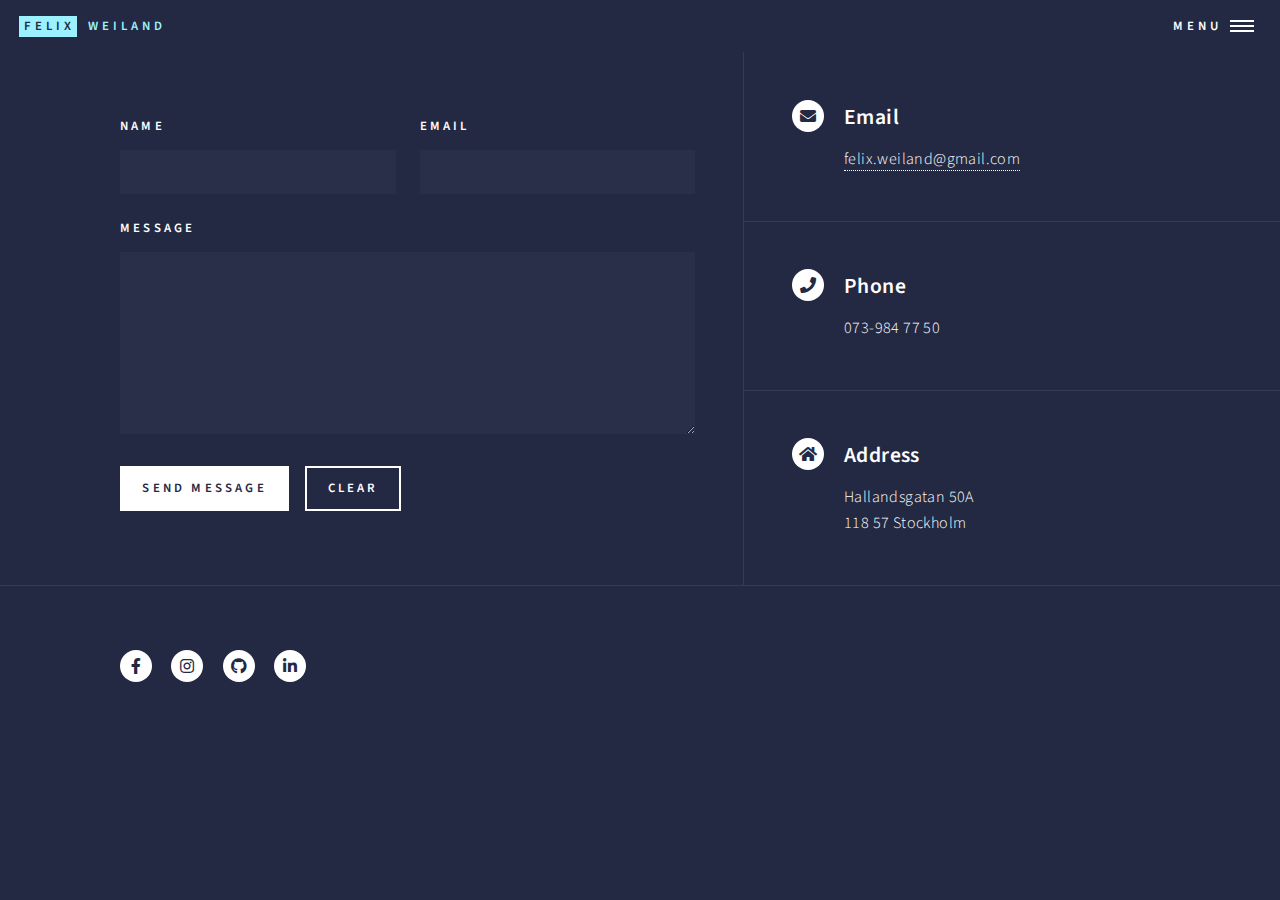
==== docs/contact.html @ a9283d88 "Add files via upload" ====
<!DOCTYPE HTML>
<html>
	<head>
		<title>Felix Weiland - Data Analyst</title>
		<meta charset="utf-8" />
		<meta name="viewport" content="width=device-width, initial-scale=1, user-scalable=no" />
		<link rel="stylesheet" href="assets/css/main.css" />
		<noscript><link rel="stylesheet" href="assets/css/noscript.css" /></noscript>
	</head>
	<body class="is-preload">

		<!-- Wrapper -->
			<div id="wrapper">

				<!-- Header -->
					<header id="header" class="alt">
						<a href="index.html" class="logo"><strong>Felix</strong> <span>Weiland</span></a>
						<nav>
							<a href="#menu">Menu</a>
						</nav>
					</header>

				<!-- Menu -->
					<nav id="menu">
						<ul class="links">
							<li><a href="index.html">Home</a></li>
							<li><a href="project-overview.html">Projects</a></li>
							<li><a href="contact.html">Contact me</a></li>
						</ul>
						<ul class="icons">
							<li><a href="https://www.facebook.com/felix.weiland/" class="icon brands alt fa-facebook-f"><span class="label">Facebook</span></a></li>
							<li><a href="https://www.instagram.com/felix.weiland/" class="icon brands alt fa-instagram"><span class="label">Instagram</span></a></li>
							<li><a href="https://github.com/felixweiland" class="icon brands alt fa-github"><span class="label">GitHub</span></a></li>
							<li><a href="https://www.linkedin.com/in/felix-weiland/" class="icon brands alt fa-linkedin-in"><span class="label">LinkedIn</span></a></li>
						</ul>
						</ul>
					</nav>

				<!-- Contact -->
					<section id="contact">
						<div class="inner">
							<section>
								<form method="post" action="#">
									<div class="fields">
										<div class="field half">
											<label for="name">Name</label>
											<input type="text" name="name" id="name" />
										</div>
										<div class="field half">
											<label for="email">Email</label>
											<input type="text" name="email" id="email" />
										</div>
										<div class="field">
											<label for="message">Message</label>
											<textarea name="message" id="message" rows="6"></textarea>
										</div>
									</div>
									<ul class="actions">
										<li><input type="submit" value="Send Message" class="primary" /></li>
										<li><input type="reset" value="Clear" /></li>
									</ul>
								</form>
							</section>
							<section class="split">
								<section>
									<div class="contact-method">
										<span class="icon solid alt fa-envelope"></span>
										<h3>Email</h3>
										<a href="mailto: felix.weiland@gmail.com">felix.weiland@gmail.com</a>
									</div>
								</section>
								<section>
									<div class="contact-method">
										<span class="icon solid alt fa-phone"></span>
										<h3>Phone</h3>
										<span>073-984 77 50</span>
									</div>
								</section>
								<section>
									<div class="contact-method">
										<span class="icon solid alt fa-home"></span>
										<h3>Address</h3>
										<span>Hallandsgatan 50A<br />
										118 57 Stockholm</span>
									</div>
								</section>
							</section>
						</div>
					</section>

				<!-- Footer -->
					<footer id="footer">
						<div class="inner">
							<ul class="icons">
								<li><a href="https://www.facebook.com/felix.weiland/" class="icon brands alt fa-facebook-f"><span class="label">Facebook</span></a></li>
								<li><a href="https://www.instagram.com/felix.weiland/" class="icon brands alt fa-instagram"><span class="label">Instagram</span></a></li>
								<li><a href="https://github.com/felixweiland" class="icon brands alt fa-github"><span class="label">GitHub</span></a></li>
								<li><a href="https://www.linkedin.com/in/felix-weiland/" class="icon brands alt fa-linkedin-in"><span class="label">LinkedIn</span></a></li>
							</ul>
						</div>
					</footer>

			</div>

		<!-- Scripts -->
			<script src="assets/js/jquery.min.js"></script>
			<script src="assets/js/jquery.scrolly.min.js"></script>
			<script src="assets/js/jquery.scrollex.min.js"></script>
			<script src="assets/js/browser.min.js"></script>
			<script src="assets/js/breakpoints.min.js"></script>
			<script src="assets/js/util.js"></script>
			<script src="assets/js/main.js"></script>

	</body>
</html>
---- docs/assets/css/main.css ----
@import url(fontawesome-all.min.css);
@import url("https://fonts.googleapis.com/css?family=Source+Sans+Pro:300,300italic,600,600italic");

/*
	Forty by HTML5 UP
	html5up.net | @ajlkn
	Free for personal and commercial use under the CCA 3.0 license (html5up.net/license)
*/

html, body, div, span, applet, object,
iframe, h1, h2, h3, h4, h5, h6, p, blockquote,
pre, a, abbr, acronym, address, big, cite,
code, del, dfn, em, img, ins, kbd, q, s, samp,
small, strike, strong, sub, sup, tt, var, b,
u, i, center, dl, dt, dd, ol, ul, li, fieldset,
form, label, legend, table, caption, tbody,
tfoot, thead, tr, th, td, article, aside,
canvas, details, embed, figure, figcaption,
footer, header, hgroup, menu, nav, output, ruby,
section, summary, time, mark, audio, video {
	margin: 0;
	padding: 0;
	border: 0;
	font-size: 100%;
	font: inherit;
	vertical-align: baseline;}

article, aside, details, figcaption, figure,
footer, header, hgroup, menu, nav, section {
	display: block;}

body {
	line-height: 1;
}

ol, ul {
	list-style: none;
}

blockquote, q {
	quotes: none;
}

	blockquote:before, blockquote:after, q:before, q:after {
		content: '';
		content: none;
	}

table {
	border-collapse: collapse;
	border-spacing: 0;
}

body {
	-webkit-text-size-adjust: none;
}

mark {
	background-color: transparent;
	color: inherit;
}

input::-moz-focus-inner {
	border: 0;
	padding: 0;
}

input, select, textarea {
	-moz-appearance: none;
	-webkit-appearance: none;
	-ms-appearance: none;
	appearance: none;
}

/* Basic */

	@-ms-viewport {
		width: device-width;
	}

	body {
		-ms-overflow-style: scrollbar;
	}

	@media screen and (max-width: 480px) {

		html, body {
			min-width: 320px;
		}

	}

	html {
		box-sizing: border-box;
	}

	*, *:before, *:after {
		box-sizing: inherit;
	}

	body {
		background: #242943;
	}

		body.is-preload *, body.is-preload *:before, body.is-preload *:after {
			-moz-animation: none !important;
			-webkit-animation: none !important;
			-ms-animation: none !important;
			animation: none !important;
			-moz-transition: none !important;
			-webkit-transition: none !important;
			-ms-transition: none !important;
			transition: none !important;
		}

/* Type */

	body, input, select, textarea {
		color: #ffffff;
		font-family: "Source Sans Pro", Helvetica, sans-serif;
		font-size: 17pt;
		font-weight: 300;
		letter-spacing: 0.025em;
		line-height: 1.65;
	}

		@media screen and (max-width: 1680px) {

			body, input, select, textarea {
				font-size: 14pt;
			}

		}

		@media screen and (max-width: 1280px) {

			body, input, select, textarea {
				font-size: 12pt;
			}

		}

		@media screen and (max-width: 360px) {

			body, input, select, textarea {
				font-size: 11pt;
			}

		}

	a {
		-moz-transition: color 0.2s ease-in-out, border-bottom-color 0.2s ease-in-out;
		-webkit-transition: color 0.2s ease-in-out, border-bottom-color 0.2s ease-in-out;
		-ms-transition: color 0.2s ease-in-out, border-bottom-color 0.2s ease-in-out;
		transition: color 0.2s ease-in-out, border-bottom-color 0.2s ease-in-out;
		border-bottom: dotted 1px;
		color: inherit;
		text-decoration: none;
	}

		a:hover {
			border-bottom-color: transparent;
			color: #9bf1ff !important;
		}

		a:active {
			color: #53e3fb !important;
		}

	strong, b {
		color: #ffffff;
		font-weight: 600;
	}

	em, i {
		font-style: italic;
	}

	p {
		margin: 0 0 2em 0;
	}

	h1, h2, h3, h4, h5, h6 {
		color: #ffffff;
		font-weight: 600;
		line-height: 1.65;
		margin: 0 0 1em 0;
	}

		h1 a, h2 a, h3 a, h4 a, h5 a, h6 a {
			color: inherit;
			border-bottom: 0;
		}

	h1 {
		font-size: 2.5em;
	}

	h2 {
		font-size: 1.75em;
	}

	h3 {
		font-size: 1.35em;
	}

	h4 {
		font-size: 1.1em;
	}

	h5 {
		font-size: 0.9em;
	}

	h6 {
		font-size: 0.7em;
	}

	@media screen and (max-width: 736px) {

		h1 {
			font-size: 2em;
		}

		h2 {
			font-size: 1.5em;
		}

		h3 {
			font-size: 1.25em;
		}

	}

	sub {
		font-size: 0.8em;
		position: relative;
		top: 0.5em;
	}

	sup {
		font-size: 0.8em;
		position: relative;
		top: -0.5em;
	}

	blockquote {
		border-left: solid 4px rgba(212, 212, 255, 0.1);
		font-style: italic;
		margin: 0 0 2em 0;
		padding: 0.5em 0 0.5em 2em;
	}

	code {
		background: rgba(212, 212, 255, 0.035);
		font-family: "Courier New", monospace;
		font-size: 0.9em;
		margin: 0 0.25em;
		padding: 0.25em 0.65em;
	}

	pre {
		-webkit-overflow-scrolling: touch;
		font-family: "Courier New", monospace;
		font-size: 0.9em;
		margin: 0 0 2em 0;
	}

		pre code {
			display: block;
			line-height: 1.75;
			padding: 1em 1.5em;
			overflow-x: auto;
		}

	hr {
		border: 0;
		border-bottom: solid 1px rgba(212, 212, 255, 0.1);
		margin: 2em 0;
	}

		hr.major {
			margin: 3em 0;
		}

	.align-left {
		text-align: left;
	}

	.align-center {
		text-align: center;
	}

	.align-right {
		text-align: right;
	}

/* Row */

	.row {
		display: flex;
		flex-wrap: wrap;
		box-sizing: border-box;
		align-items: stretch;
	}

		.row > * {
			box-sizing: border-box;
		}

		.row.gtr-uniform > * > :last-child {
			margin-bottom: 0;
		}

		.row.aln-left {
			justify-content: flex-start;
		}

		.row.aln-center {
			justify-content: center;
		}

		.row.aln-right {
			justify-content: flex-end;
		}

		.row.aln-top {
			align-items: flex-start;
		}

		.row.aln-middle {
			align-items: center;
		}

		.row.aln-bottom {
			align-items: flex-end;
		}

		.row > .imp {
			order: -1;
		}

		.row > .col-1 {
			width: 8.33333%;
		}

		.row > .off-1 {
			margin-left: 8.33333%;
		}

		.row > .col-2 {
			width: 16.66667%;
		}

		.row > .off-2 {
			margin-left: 16.66667%;
		}

		.row > .col-3 {
			width: 25%;
		}

		.row > .off-3 {
			margin-left: 25%;
		}

		.row > .col-4 {
			width: 33.33333%;
		}

		.row > .off-4 {
			margin-left: 33.33333%;
		}

		.row > .col-5 {
			width: 41.66667%;
		}

		.row > .off-5 {
			margin-left: 41.66667%;
		}

		.row > .col-6 {
			width: 50%;
		}

		.row > .off-6 {
			margin-left: 50%;
		}

		.row > .col-7 {
			width: 58.33333%;
		}

		.row > .off-7 {
			margin-left: 58.33333%;
		}

		.row > .col-8 {
			width: 66.66667%;
		}

		.row > .off-8 {
			margin-left: 66.66667%;
		}

		.row > .col-9 {
			width: 75%;
		}

		.row > .off-9 {
			margin-left: 75%;
		}

		.row > .col-10 {
			width: 83.33333%;
		}

		.row > .off-10 {
			margin-left: 83.33333%;
		}

		.row > .col-11 {
			width: 91.66667%;
		}

		.row > .off-11 {
			margin-left: 91.66667%;
		}

		.row > .col-12 {
			width: 100%;
		}

		.row > .off-12 {
			margin-left: 100%;
		}

		.row.gtr-0 {
			margin-top: 0;
			margin-left: 0em;
		}

			.row.gtr-0 > * {
				padding: 0 0 0 0em;
			}

			.row.gtr-0.gtr-uniform {
				margin-top: 0em;
			}

				.row.gtr-0.gtr-uniform > * {
					padding-top: 0em;
				}

		.row.gtr-25 {
			margin-top: 0;
			margin-left: -0.5em;
		}

			.row.gtr-25 > * {
				padding: 0 0 0 0.5em;
			}

			.row.gtr-25.gtr-uniform {
				margin-top: -0.5em;
			}

				.row.gtr-25.gtr-uniform > * {
					padding-top: 0.5em;
				}

		.row.gtr-50 {
			margin-top: 0;
			margin-left: -1em;
		}

			.row.gtr-50 > * {
				padding: 0 0 0 1em;
			}

			.row.gtr-50.gtr-uniform {
				margin-top: -1em;
			}

				.row.gtr-50.gtr-uniform > * {
					padding-top: 1em;
				}

		.row {
			margin-top: 0;
			margin-left: -2em;
		}

			.row > * {
				padding: 0 0 0 2em;
			}

			.row.gtr-uniform {
				margin-top: -2em;
			}

				.row.gtr-uniform > * {
					padding-top: 2em;
				}

		.row.gtr-150 {
			margin-top: 0;
			margin-left: -3em;
		}

			.row.gtr-150 > * {
				padding: 0 0 0 3em;
			}

			.row.gtr-150.gtr-uniform {
				margin-top: -3em;
			}

				.row.gtr-150.gtr-uniform > * {
					padding-top: 3em;
				}

		.row.gtr-200 {
			margin-top: 0;
			margin-left: -4em;
		}

			.row.gtr-200 > * {
				padding: 0 0 0 4em;
			}

			.row.gtr-200.gtr-uniform {
				margin-top: -4em;
			}

				.row.gtr-200.gtr-uniform > * {
					padding-top: 4em;
				}

		@media screen and (max-width: 1680px) {

			.row {
				display: flex;
				flex-wrap: wrap;
				box-sizing: border-box;
				align-items: stretch;
			}

				.row > * {
					box-sizing: border-box;
				}

				.row.gtr-uniform > * > :last-child {
					margin-bottom: 0;
				}

				.row.aln-left {
					justify-content: flex-start;
				}

				.row.aln-center {
					justify-content: center;
				}

				.row.aln-right {
					justify-content: flex-end;
				}

				.row.aln-top {
					align-items: flex-start;
				}

				.row.aln-middle {
					align-items: center;
				}

				.row.aln-bottom {
					align-items: flex-end;
				}

				.row > .imp-xlarge {
					order: -1;
				}

				.row > .col-1-xlarge {
					width: 8.33333%;
				}

				.row > .off-1-xlarge {
					margin-left: 8.33333%;
				}

				.row > .col-2-xlarge {
					width: 16.66667%;
				}

				.row > .off-2-xlarge {
					margin-left: 16.66667%;
				}

				.row > .col-3-xlarge {
					width: 25%;
				}

				.row > .off-3-xlarge {
					margin-left: 25%;
				}

				.row > .col-4-xlarge {
					width: 33.33333%;
				}

				.row > .off-4-xlarge {
					margin-left: 33.33333%;
				}

				.row > .col-5-xlarge {
					width: 41.66667%;
				}

				.row > .off-5-xlarge {
					margin-left: 41.66667%;
				}

				.row > .col-6-xlarge {
					width: 50%;
				}

				.row > .off-6-xlarge {
					margin-left: 50%;
				}

				.row > .col-7-xlarge {
					width: 58.33333%;
				}

				.row > .off-7-xlarge {
					margin-left: 58.33333%;
				}

				.row > .col-8-xlarge {
					width: 66.66667%;
				}

				.row > .off-8-xlarge {
					margin-left: 66.66667%;
				}

				.row > .col-9-xlarge {
					width: 75%;
				}

				.row > .off-9-xlarge {
					margin-left: 75%;
				}

				.row > .col-10-xlarge {
					width: 83.33333%;
				}

				.row > .off-10-xlarge {
					margin-left: 83.33333%;
				}

				.row > .col-11-xlarge {
					width: 91.66667%;
				}

				.row > .off-11-xlarge {
					margin-left: 91.66667%;
				}

				.row > .col-12-xlarge {
					width: 100%;
				}

				.row > .off-12-xlarge {
					margin-left: 100%;
				}

				.row.gtr-0 {
					margin-top: 0;
					margin-left: 0em;
				}

					.row.gtr-0 > * {
						padding: 0 0 0 0em;
					}

					.row.gtr-0.gtr-uniform {
						margin-top: 0em;
					}

						.row.gtr-0.gtr-uniform > * {
							padding-top: 0em;
						}

				.row.gtr-25 {
					margin-top: 0;
					margin-left: -0.5em;
				}

					.row.gtr-25 > * {
						padding: 0 0 0 0.5em;
					}

					.row.gtr-25.gtr-uniform {
						margin-top: -0.5em;
					}

						.row.gtr-25.gtr-uniform > * {
							padding-top: 0.5em;
						}

				.row.gtr-50 {
					margin-top: 0;
					margin-left: -1em;
				}

					.row.gtr-50 > * {
						padding: 0 0 0 1em;
					}

					.row.gtr-50.gtr-uniform {
						margin-top: -1em;
					}

						.row.gtr-50.gtr-uniform > * {
							padding-top: 1em;
						}

				.row {
					margin-top: 0;
					margin-left: -2em;
				}

					.row > * {
						padding: 0 0 0 2em;
					}

					.row.gtr-uniform {
						margin-top: -2em;
					}

						.row.gtr-uniform > * {
							padding-top: 2em;
						}

				.row.gtr-150 {
					margin-top: 0;
					margin-left: -3em;
				}

					.row.gtr-150 > * {
						padding: 0 0 0 3em;
					}

					.row.gtr-150.gtr-uniform {
						margin-top: -3em;
					}

						.row.gtr-150.gtr-uniform > * {
							padding-top: 3em;
						}

				.row.gtr-200 {
					margin-top: 0;
					margin-left: -4em;
				}

					.row.gtr-200 > * {
						padding: 0 0 0 4em;
					}

					.row.gtr-200.gtr-uniform {
						margin-top: -4em;
					}

						.row.gtr-200.gtr-uniform > * {
							padding-top: 4em;
						}

		}

		@media screen and (max-width: 1280px) {

			.row {
				display: flex;
				flex-wrap: wrap;
				box-sizing: border-box;
				align-items: stretch;
			}

				.row > * {
					box-sizing: border-box;
				}

				.row.gtr-uniform > * > :last-child {
					margin-bottom: 0;
				}

				.row.aln-left {
					justify-content: flex-start;
				}

				.row.aln-center {
					justify-content: center;
				}

				.row.aln-right {
					justify-content: flex-end;
				}

				.row.aln-top {
					align-items: flex-start;
				}

				.row.aln-middle {
					align-items: center;
				}

				.row.aln-bottom {
					align-items: flex-end;
				}

				.row > .imp-large {
					order: -1;
				}

				.row > .col-1-large {
					width: 8.33333%;
				}

				.row > .off-1-large {
					margin-left: 8.33333%;
				}

				.row > .col-2-large {
					width: 16.66667%;
				}

				.row > .off-2-large {
					margin-left: 16.66667%;
				}

				.row > .col-3-large {
					width: 25%;
				}

				.row > .off-3-large {
					margin-left: 25%;
				}

				.row > .col-4-large {
					width: 33.33333%;
				}

				.row > .off-4-large {
					margin-left: 33.33333%;
				}

				.row > .col-5-large {
					width: 41.66667%;
				}

				.row > .off-5-large {
					margin-left: 41.66667%;
				}

				.row > .col-6-large {
					width: 50%;
				}

				.row > .off-6-large {
					margin-left: 50%;
				}

				.row > .col-7-large {
					width: 58.33333%;
				}

				.row > .off-7-large {
					margin-left: 58.33333%;
				}

				.row > .col-8-large {
					width: 66.66667%;
				}

				.row > .off-8-large {
					margin-left: 66.66667%;
				}

				.row > .col-9-large {
					width: 75%;
				}

				.row > .off-9-large {
					margin-left: 75%;
				}

				.row > .col-10-large {
					width: 83.33333%;
				}

				.row > .off-10-large {
					margin-left: 83.33333%;
				}

				.row > .col-11-large {
					width: 91.66667%;
				}

				.row > .off-11-large {
					margin-left: 91.66667%;
				}

				.row > .col-12-large {
					width: 100%;
				}

				.row > .off-12-large {
					margin-left: 100%;
				}

				.row.gtr-0 {
					margin-top: 0;
					margin-left: 0em;
				}

					.row.gtr-0 > * {
						padding: 0 0 0 0em;
					}

					.row.gtr-0.gtr-uniform {
						margin-top: 0em;
					}

						.row.gtr-0.gtr-uniform > * {
							padding-top: 0em;
						}

				.row.gtr-25 {
					margin-top: 0;
					margin-left: -0.375em;
				}

					.row.gtr-25 > * {
						padding: 0 0 0 0.375em;
					}

					.row.gtr-25.gtr-uniform {
						margin-top: -0.375em;
					}

						.row.gtr-25.gtr-uniform > * {
							padding-top: 0.375em;
						}

				.row.gtr-50 {
					margin-top: 0;
					margin-left: -0.75em;
				}

					.row.gtr-50 > * {
						padding: 0 0 0 0.75em;
					}

					.row.gtr-50.gtr-uniform {
						margin-top: -0.75em;
					}

						.row.gtr-50.gtr-uniform > * {
							padding-top: 0.75em;
						}

				.row {
					margin-top: 0;
					margin-left: -1.5em;
				}

					.row > * {
						padding: 0 0 0 1.5em;
					}

					.row.gtr-uniform {
						margin-top: -1.5em;
					}

						.row.gtr-uniform > * {
							padding-top: 1.5em;
						}

				.row.gtr-150 {
					margin-top: 0;
					margin-left: -2.25em;
				}

					.row.gtr-150 > * {
						padding: 0 0 0 2.25em;
					}

					.row.gtr-150.gtr-uniform {
						margin-top: -2.25em;
					}

						.row.gtr-150.gtr-uniform > * {
							padding-top: 2.25em;
						}

				.row.gtr-200 {
					margin-top: 0;
					margin-left: -3em;
				}

					.row.gtr-200 > * {
						padding: 0 0 0 3em;
					}

					.row.gtr-200.gtr-uniform {
						margin-top: -3em;
					}

						.row.gtr-200.gtr-uniform > * {
							padding-top: 3em;
						}

		}

		@media screen and (max-width: 980px) {

			.row {
				display: flex;
				flex-wrap: wrap;
				box-sizing: border-box;
				align-items: stretch;
			}

				.row > * {
					box-sizing: border-box;
				}

				.row.gtr-uniform > * > :last-child {
					margin-bottom: 0;
				}

				.row.aln-left {
					justify-content: flex-start;
				}

				.row.aln-center {
					justify-content: center;
				}

				.row.aln-right {
					justify-content: flex-end;
				}

				.row.aln-top {
					align-items: flex-start;
				}

				.row.aln-middle {
					align-items: center;
				}

				.row.aln-bottom {
					align-items: flex-end;
				}

				.row > .imp-medium {
					order: -1;
				}

				.row > .col-1-medium {
					width: 8.33333%;
				}

				.row > .off-1-medium {
					margin-left: 8.33333%;
				}

				.row > .col-2-medium {
					width: 16.66667%;
				}

				.row > .off-2-medium {
					margin-left: 16.66667%;
				}

				.row > .col-3-medium {
					width: 25%;
				}

				.row > .off-3-medium {
					margin-left: 25%;
				}

				.row > .col-4-medium {
					width: 33.33333%;
				}

				.row > .off-4-medium {
					margin-left: 33.33333%;
				}

				.row > .col-5-medium {
					width: 41.66667%;
				}

				.row > .off-5-medium {
					margin-left: 41.66667%;
				}

				.row > .col-6-medium {
					width: 50%;
				}

				.row > .off-6-medium {
					margin-left: 50%;
				}

				.row > .col-7-medium {
					width: 58.33333%;
				}

				.row > .off-7-medium {
					margin-left: 58.33333%;
				}

				.row > .col-8-medium {
					width: 66.66667%;
				}

				.row > .off-8-medium {
					margin-left: 66.66667%;
				}

				.row > .col-9-medium {
					width: 75%;
				}

				.row > .off-9-medium {
					margin-left: 75%;
				}

				.row > .col-10-medium {
					width: 83.33333%;
				}

				.row > .off-10-medium {
					margin-left: 83.33333%;
				}

				.row > .col-11-medium {
					width: 91.66667%;
				}

				.row > .off-11-medium {
					margin-left: 91.66667%;
				}

				.row > .col-12-medium {
					width: 100%;
				}

				.row > .off-12-medium {
					margin-left: 100%;
				}

				.row.gtr-0 {
					margin-top: 0;
					margin-left: 0em;
				}

					.row.gtr-0 > * {
						padding: 0 0 0 0em;
					}

					.row.gtr-0.gtr-uniform {
						margin-top: 0em;
					}

						.row.gtr-0.gtr-uniform > * {
							padding-top: 0em;
						}

				.row.gtr-25 {
					margin-top: 0;
					margin-left: -0.375em;
				}

					.row.gtr-25 > * {
						padding: 0 0 0 0.375em;
					}

					.row.gtr-25.gtr-uniform {
						margin-top: -0.375em;
					}

						.row.gtr-25.gtr-uniform > * {
							padding-top: 0.375em;
						}

				.row.gtr-50 {
					margin-top: 0;
					margin-left: -0.75em;
				}

					.row.gtr-50 > * {
						padding: 0 0 0 0.75em;
					}

					.row.gtr-50.gtr-uniform {
						margin-top: -0.75em;
					}

						.row.gtr-50.gtr-uniform > * {
							padding-top: 0.75em;
						}

				.row {
					margin-top: 0;
					margin-left: -1.5em;
				}

					.row > * {
						padding: 0 0 0 1.5em;
					}

					.row.gtr-uniform {
						margin-top: -1.5em;
					}

						.row.gtr-uniform > * {
							padding-top: 1.5em;
						}

				.row.gtr-150 {
					margin-top: 0;
					margin-left: -2.25em;
				}

					.row.gtr-150 > * {
						padding: 0 0 0 2.25em;
					}

					.row.gtr-150.gtr-uniform {
						margin-top: -2.25em;
					}

						.row.gtr-150.gtr-uniform > * {
							padding-top: 2.25em;
						}

				.row.gtr-200 {
					margin-top: 0;
					margin-left: -3em;
				}

					.row.gtr-200 > * {
						padding: 0 0 0 3em;
					}

					.row.gtr-200.gtr-uniform {
						margin-top: -3em;
					}

						.row.gtr-200.gtr-uniform > * {
							padding-top: 3em;
						}

		}

		@media screen and (max-width: 736px) {

			.row {
				display: flex;
				flex-wrap: wrap;
				box-sizing: border-box;
				align-items: stretch;
			}

				.row > * {
					box-sizing: border-box;
				}

				.row.gtr-uniform > * > :last-child {
					margin-bottom: 0;
				}

				.row.aln-left {
					justify-content: flex-start;
				}

				.row.aln-center {
					justify-content: center;
				}

				.row.aln-right {
					justify-content: flex-end;
				}

				.row.aln-top {
					align-items: flex-start;
				}

				.row.aln-middle {
					align-items: center;
				}

				.row.aln-bottom {
					align-items: flex-end;
				}

				.row > .imp-small {
					order: -1;
				}

				.row > .col-1-small {
					width: 8.33333%;
				}

				.row > .off-1-small {
					margin-left: 8.33333%;
				}

				.row > .col-2-small {
					width: 16.66667%;
				}

				.row > .off-2-small {
					margin-left: 16.66667%;
				}

				.row > .col-3-small {
					width: 25%;
				}

				.row > .off-3-small {
					margin-left: 25%;
				}

				.row > .col-4-small {
					width: 33.33333%;
				}

				.row > .off-4-small {
					margin-left: 33.33333%;
				}

				.row > .col-5-small {
					width: 41.66667%;
				}

				.row > .off-5-small {
					margin-left: 41.66667%;
				}

				.row > .col-6-small {
					width: 50%;
				}

				.row > .off-6-small {
					margin-left: 50%;
				}

				.row > .col-7-small {
					width: 58.33333%;
				}

				.row > .off-7-small {
					margin-left: 58.33333%;
				}

				.row > .col-8-small {
					width: 66.66667%;
				}

				.row > .off-8-small {
					margin-left: 66.66667%;
				}

				.row > .col-9-small {
					width: 75%;
				}

				.row > .off-9-small {
					margin-left: 75%;
				}

				.row > .col-10-small {
					width: 83.33333%;
				}

				.row > .off-10-small {
					margin-left: 83.33333%;
				}

				.row > .col-11-small {
					width: 91.66667%;
				}

				.row > .off-11-small {
					margin-left: 91.66667%;
				}

				.row > .col-12-small {
					width: 100%;
				}

				.row > .off-12-small {
					margin-left: 100%;
				}

				.row.gtr-0 {
					margin-top: 0;
					margin-left: 0em;
				}

					.row.gtr-0 > * {
						padding: 0 0 0 0em;
					}

					.row.gtr-0.gtr-uniform {
						margin-top: 0em;
					}

						.row.gtr-0.gtr-uniform > * {
							padding-top: 0em;
						}

				.row.gtr-25 {
					margin-top: 0;
					margin-left: -0.3125em;
				}

					.row.gtr-25 > * {
						padding: 0 0 0 0.3125em;
					}

					.row.gtr-25.gtr-uniform {
						margin-top: -0.3125em;
					}

						.row.gtr-25.gtr-uniform > * {
							padding-top: 0.3125em;
						}

				.row.gtr-50 {
					margin-top: 0;
					margin-left: -0.625em;
				}

					.row.gtr-50 > * {
						padding: 0 0 0 0.625em;
					}

					.row.gtr-50.gtr-uniform {
						margin-top: -0.625em;
					}

						.row.gtr-50.gtr-uniform > * {
							padding-top: 0.625em;
						}

				.row {
					margin-top: 0;
					margin-left: -1.25em;
				}

					.row > * {
						padding: 0 0 0 1.25em;
					}

					.row.gtr-uniform {
						margin-top: -1.25em;
					}

						.row.gtr-uniform > * {
							padding-top: 1.25em;
						}

				.row.gtr-150 {
					margin-top: 0;
					margin-left: -1.875em;
				}

					.row.gtr-150 > * {
						padding: 0 0 0 1.875em;
					}

					.row.gtr-150.gtr-uniform {
						margin-top: -1.875em;
					}

						.row.gtr-150.gtr-uniform > * {
							padding-top: 1.875em;
						}

				.row.gtr-200 {
					margin-top: 0;
					margin-left: -2.5em;
				}

					.row.gtr-200 > * {
						padding: 0 0 0 2.5em;
					}

					.row.gtr-200.gtr-uniform {
						margin-top: -2.5em;
					}

						.row.gtr-200.gtr-uniform > * {
							padding-top: 2.5em;
						}

		}

		@media screen and (max-width: 480px) {

			.row {
				display: flex;
				flex-wrap: wrap;
				box-sizing: border-box;
				align-items: stretch;
			}

				.row > * {
					box-sizing: border-box;
				}

				.row.gtr-uniform > * > :last-child {
					margin-bottom: 0;
				}

				.row.aln-left {
					justify-content: flex-start;
				}

				.row.aln-center {
					justify-content: center;
				}

				.row.aln-right {
					justify-content: flex-end;
				}

				.row.aln-top {
					align-items: flex-start;
				}

				.row.aln-middle {
					align-items: center;
				}

				.row.aln-bottom {
					align-items: flex-end;
				}

				.row > .imp-xsmall {
					order: -1;
				}

				.row > .col-1-xsmall {
					width: 8.33333%;
				}

				.row > .off-1-xsmall {
					margin-left: 8.33333%;
				}

				.row > .col-2-xsmall {
					width: 16.66667%;
				}

				.row > .off-2-xsmall {
					margin-left: 16.66667%;
				}

				.row > .col-3-xsmall {
					width: 25%;
				}

				.row > .off-3-xsmall {
					margin-left: 25%;
				}

				.row > .col-4-xsmall {
					width: 33.33333%;
				}

				.row > .off-4-xsmall {
					margin-left: 33.33333%;
				}

				.row > .col-5-xsmall {
					width: 41.66667%;
				}

				.row > .off-5-xsmall {
					margin-left: 41.66667%;
				}

				.row > .col-6-xsmall {
					width: 50%;
				}

				.row > .off-6-xsmall {
					margin-left: 50%;
				}

				.row > .col-7-xsmall {
					width: 58.33333%;
				}

				.row > .off-7-xsmall {
					margin-left: 58.33333%;
				}

				.row > .col-8-xsmall {
					width: 66.66667%;
				}

				.row > .off-8-xsmall {
					margin-left: 66.66667%;
				}

				.row > .col-9-xsmall {
					width: 75%;
				}

				.row > .off-9-xsmall {
					margin-left: 75%;
				}

				.row > .col-10-xsmall {
					width: 83.33333%;
				}

				.row > .off-10-xsmall {
					margin-left: 83.33333%;
				}

				.row > .col-11-xsmall {
					width: 91.66667%;
				}

				.row > .off-11-xsmall {
					margin-left: 91.66667%;
				}

				.row > .col-12-xsmall {
					width: 100%;
				}

				.row > .off-12-xsmall {
					margin-left: 100%;
				}

				.row.gtr-0 {
					margin-top: 0;
					margin-left: 0em;
				}

					.row.gtr-0 > * {
						padding: 0 0 0 0em;
					}

					.row.gtr-0.gtr-uniform {
						margin-top: 0em;
					}

						.row.gtr-0.gtr-uniform > * {
							padding-top: 0em;
						}

				.row.gtr-25 {
					margin-top: 0;
					margin-left: -0.3125em;
				}

					.row.gtr-25 > * {
						padding: 0 0 0 0.3125em;
					}

					.row.gtr-25.gtr-uniform {
						margin-top: -0.3125em;
					}

						.row.gtr-25.gtr-uniform > * {
							padding-top: 0.3125em;
						}

				.row.gtr-50 {
					margin-top: 0;
					margin-left: -0.625em;
				}

					.row.gtr-50 > * {
						padding: 0 0 0 0.625em;
					}

					.row.gtr-50.gtr-uniform {
						margin-top: -0.625em;
					}

						.row.gtr-50.gtr-uniform > * {
							padding-top: 0.625em;
						}

				.row {
					margin-top: 0;
					margin-left: -1.25em;
				}

					.row > * {
						padding: 0 0 0 1.25em;
					}

					.row.gtr-uniform {
						margin-top: -1.25em;
					}

						.row.gtr-uniform > * {
							padding-top: 1.25em;
						}

				.row.gtr-150 {
					margin-top: 0;
					margin-left: -1.875em;
				}

					.row.gtr-150 > * {
						padding: 0 0 0 1.875em;
					}

					.row.gtr-150.gtr-uniform {
						margin-top: -1.875em;
					}

						.row.gtr-150.gtr-uniform > * {
							padding-top: 1.875em;
						}

				.row.gtr-200 {
					margin-top: 0;
					margin-left: -2.5em;
				}

					.row.gtr-200 > * {
						padding: 0 0 0 2.5em;
					}

					.row.gtr-200.gtr-uniform {
						margin-top: -2.5em;
					}

						.row.gtr-200.gtr-uniform > * {
							padding-top: 2.5em;
						}

		}

/* Section/Article */

	section.special, article.special {
		text-align: center;
	}

	header.major {
		width: -moz-max-content;
		width: -webkit-max-content;
		width: -ms-max-content;
		width: max-content;
		margin-bottom: 2em;
	}

		header.major > :first-child {
			margin-bottom: 0;
			width: calc(100% + 0.5em);
		}

			header.major > :first-child:after {
				content: '';
				background-color: #ffffff;
				display: block;
				height: 2px;
				margin: 0.325em 0 0.5em 0;
				width: 100%;
			}

		header.major > p {
			font-size: 0.7em;
			font-weight: 600;
			letter-spacing: 0.25em;
			margin-bottom: 0;
			text-transform: uppercase;
		}

		body.is-ie header.major > :first-child:after {
			max-width: 9em;
		}

		body.is-ie header.major > h1:after {
			max-width: 100% !important;
		}

	@media screen and (max-width: 736px) {

		header.major > p br {
			display: none;
		}

	}

/* Form */

	form {
		margin: 0 0 2em 0;
	}

		form > :last-child {
			margin-bottom: 0;
		}

		form > .fields {
			display: -moz-flex;
			display: -webkit-flex;
			display: -ms-flex;
			display: flex;
			-moz-flex-wrap: wrap;
			-webkit-flex-wrap: wrap;
			-ms-flex-wrap: wrap;
			flex-wrap: wrap;
			width: calc(100% + 3em);
			margin: -1.5em 0 2em -1.5em;
		}

			form > .fields > .field {
				-moz-flex-grow: 0;
				-webkit-flex-grow: 0;
				-ms-flex-grow: 0;
				flex-grow: 0;
				-moz-flex-shrink: 0;
				-webkit-flex-shrink: 0;
				-ms-flex-shrink: 0;
				flex-shrink: 0;
				padding: 1.5em 0 0 1.5em;
				width: calc(100% - 1.5em);
			}

				form > .fields > .field.half {
					width: calc(50% - 0.75em);
				}

				form > .fields > .field.third {
					width: calc(100%/3 - 0.5em);
				}

				form > .fields > .field.quarter {
					width: calc(25% - 0.375em);
				}

		@media screen and (max-width: 480px) {

			form > .fields {
				width: calc(100% + 3em);
				margin: -1.5em 0 2em -1.5em;
			}

				form > .fields > .field {
					padding: 1.5em 0 0 1.5em;
					width: calc(100% - 1.5em);
				}

					form > .fields > .field.half {
						width: calc(100% - 1.5em);
					}

					form > .fields > .field.third {
						width: calc(100% - 1.5em);
					}

					form > .fields > .field.quarter {
						width: calc(100% - 1.5em);
					}

		}

	label {
		color: #ffffff;
		display: block;
		font-size: 0.8em;
		font-weight: 600;
		letter-spacing: 0.25em;
		margin: 0 0 1em 0;
		text-transform: uppercase;
	}

	input[type="text"],
	input[type="password"],
	input[type="email"],
	input[type="tel"],
	input[type="search"],
	input[type="url"],
	select,
	textarea {
		-moz-appearance: none;
		-webkit-appearance: none;
		-ms-appearance: none;
		appearance: none;
		background: rgba(212, 212, 255, 0.035);
		border: none;
		border-radius: 0;
		color: inherit;
		display: block;
		outline: 0;
		padding: 0 1em;
		text-decoration: none;
		width: 100%;
	}

		input[type="text"]:invalid,
		input[type="password"]:invalid,
		input[type="email"]:invalid,
		input[type="tel"]:invalid,
		input[type="search"]:invalid,
		input[type="url"]:invalid,
		select:invalid,
		textarea:invalid {
			box-shadow: none;
		}

		input[type="text"]:focus,
		input[type="password"]:focus,
		input[type="email"]:focus,
		input[type="tel"]:focus,
		input[type="search"]:focus,
		input[type="url"]:focus,
		select:focus,
		textarea:focus {
			border-color: #9bf1ff;
			box-shadow: 0 0 0 2px #9bf1ff;
		}

	select {
		background-image: url("data:image/svg+xml;charset=utf8,%3Csvg xmlns='http://www.w3.org/2000/svg' width='40' height='40' preserveAspectRatio='none' viewBox='0 0 40 40'%3E%3Cpath d='M9.4,12.3l10.4,10.4l10.4-10.4c0.2-0.2,0.5-0.4,0.9-0.4c0.3,0,0.6,0.1,0.9,0.4l3.3,3.3c0.2,0.2,0.4,0.5,0.4,0.9 c0,0.4-0.1,0.6-0.4,0.9L20.7,31.9c-0.2,0.2-0.5,0.4-0.9,0.4c-0.3,0-0.6-0.1-0.9-0.4L4.3,17.3c-0.2-0.2-0.4-0.5-0.4-0.9 c0-0.4,0.1-0.6,0.4-0.9l3.3-3.3c0.2-0.2,0.5-0.4,0.9-0.4S9.1,12.1,9.4,12.3z' fill='rgba(212, 212, 255, 0.1)' /%3E%3C/svg%3E");
		background-size: 1.25rem;
		background-repeat: no-repeat;
		background-position: calc(100% - 1rem) center;
		height: 2.75em;
		padding-right: 2.75em;
		text-overflow: ellipsis;
	}

		select option {
			color: #ffffff;
			background: #242943;
		}

		select:focus::-ms-value {
			background-color: transparent;
		}

		select::-ms-expand {
			display: none;
		}

	input[type="text"],
	input[type="password"],
	input[type="email"],
	input[type="tel"],
	input[type="search"],
	input[type="url"],
	select {
		height: 2.75em;
	}

	textarea {
		padding: 0.75em 1em;
	}

	input[type="checkbox"],
	input[type="radio"] {
		-moz-appearance: none;
		-webkit-appearance: none;
		-ms-appearance: none;
		appearance: none;
		display: block;
		float: left;
		margin-right: -2em;
		opacity: 0;
		width: 1em;
		z-index: -1;
	}

		input[type="checkbox"] + label,
		input[type="radio"] + label {
			text-decoration: none;
			color: #ffffff;
			cursor: pointer;
			display: inline-block;
			font-weight: 300;
			padding-left: 2.65em;
			padding-right: 0.75em;
			position: relative;
		}

			input[type="checkbox"] + label:before,
			input[type="radio"] + label:before {
				-moz-osx-font-smoothing: grayscale;
				-webkit-font-smoothing: antialiased;
				display: inline-block;
				font-style: normal;
				font-variant: normal;
				text-rendering: auto;
				line-height: 1;
				text-transform: none !important;
				font-family: 'Font Awesome 5 Free';
				font-weight: 900;
			}

			input[type="checkbox"] + label:before,
			input[type="radio"] + label:before {
				background: rgba(212, 212, 255, 0.035);
				content: '';
				display: inline-block;
				font-size: 0.8em;
				height: 2.0625em;
				left: 0;
				letter-spacing: 0;
				line-height: 2.0625em;
				position: absolute;
				text-align: center;
				top: 0;
				width: 2.0625em;
			}

		input[type="checkbox"]:checked + label:before,
		input[type="radio"]:checked + label:before {
			background: #ffffff;
			border-color: #9bf1ff;
			content: '\f00c';
			color: #242943;
		}

		input[type="checkbox"]:focus + label:before,
		input[type="radio"]:focus + label:before {
			box-shadow: 0 0 0 2px #9bf1ff;
		}

	input[type="radio"] + label:before {
		border-radius: 100%;
	}

	::-webkit-input-placeholder {
		color: rgba(244, 244, 255, 0.2) !important;
		opacity: 1.0;
	}

	:-moz-placeholder {
		color: rgba(244, 244, 255, 0.2) !important;
		opacity: 1.0;
	}

	::-moz-placeholder {
		color: rgba(244, 244, 255, 0.2) !important;
		opacity: 1.0;
	}

	:-ms-input-placeholder {
		color: rgba(244, 244, 255, 0.2) !important;
		opacity: 1.0;
	}

/* Box */

	.box {
		border: solid 1px rgba(212, 212, 255, 0.1);
		margin-bottom: 2em;
		padding: 1.5em;
	}

		.box > :last-child,
		.box > :last-child > :last-child,
		.box > :last-child > :last-child > :last-child {
			margin-bottom: 0;
		}

		.box.alt {
			border: 0;
			border-radius: 0;
			padding: 0;
		}

/* Icon */

	.icon {
		text-decoration: none;
		border-bottom: none;
		position: relative;
	}

		.icon:before {
			-moz-osx-font-smoothing: grayscale;
			-webkit-font-smoothing: antialiased;
			display: inline-block;
			font-style: normal;
			font-variant: normal;
			text-rendering: auto;
			line-height: 1;
			text-transform: none !important;
			font-family: 'Font Awesome 5 Free';
			font-weight: 400;
		}

		.icon > .label {
			display: none;
		}

		.icon:before {
			line-height: inherit;
		}

		.icon.solid:before {
			font-weight: 900;
		}

		.icon.brands:before {
			font-family: 'Font Awesome 5 Brands';
		}

		.icon.alt:before {
			background-color: #ffffff;
			border-radius: 100%;
			color: #242943;
			display: inline-block;
			height: 2em;
			line-height: 2em;
			text-align: center;
			width: 2em;
		}

	a.icon.alt:before {
		-moz-transition: background-color 0.2s ease-in-out;
		-webkit-transition: background-color 0.2s ease-in-out;
		-ms-transition: background-color 0.2s ease-in-out;
		transition: background-color 0.2s ease-in-out;
	}

	a.icon.alt:hover:before {
		background-color: #6fc3df;
	}

	a.icon.alt:active:before {
		background-color: #37a6cb;
	}

/* Image */

	.image {
		border: 0;
		display: inline-block;
		position: relative;
	}

		.image img {
			display: block;
		}

		.image.left, .image.right {
			max-width: 30%;
		}

			.image.left img, .image.right img {
				width: 100%;
			}

		.image.left {
			float: left;
			margin: 0 1.5em 1.25em 0;
			top: 0.25em;
		}

		.image.right {
			float: right;
			margin: 0 0 1.25em 1.5em;
			top: 0.25em;
		}

		.image.fit {
			display: block;
			margin: 0 0 2em 0;
			width: 100%;
		}

			.image.fit img {
				width: 100%;
			}

		.image.main {
			display: block;
			margin: 2.5em 0;
			width: 100%;
		}

			.image.main img {
				width: 100%;
			}

			@media screen and (max-width: 736px) {

				.image.main {
					margin: 1.5em 0;
				}

			}

/* List */

	ol {
		list-style: decimal;
		margin: 0 0 2em 0;
		padding-left: 1.25em;
	}

		ol li {
			padding-left: 0.25em;
		}

	ul {
		list-style: disc;
		margin: 0 0 2em 0;
		padding-left: 1em;
	}

		ul li {
			padding-left: 0.5em;
		}

		ul.alt {
			list-style: none;
			padding-left: 0;
		}

			ul.alt li {
				border-top: solid 1px rgba(212, 212, 255, 0.1);
				padding: 0.5em 0;
			}

				ul.alt li:first-child {
					border-top: 0;
					padding-top: 0;
				}

	dl {
		margin: 0 0 2em 0;
	}

		dl dt {
			display: block;
			font-weight: 600;
			margin: 0 0 1em 0;
		}

		dl dd {
			margin-left: 2em;
		}

/* Actions */

	ul.actions {
		display: -moz-flex;
		display: -webkit-flex;
		display: -ms-flex;
		display: flex;
		cursor: default;
		list-style: none;
		margin-left: -1em;
		padding-left: 0;
	}

		ul.actions li {
			padding: 0 0 0 1em;
			vertical-align: middle;
		}

		ul.actions.special {
			-moz-justify-content: center;
			-webkit-justify-content: center;
			-ms-justify-content: center;
			justify-content: center;
			width: 100%;
			margin-left: 0;
		}

			ul.actions.special li:first-child {
				padding-left: 0;
			}

		ul.actions.stacked {
			-moz-flex-direction: column;
			-webkit-flex-direction: column;
			-ms-flex-direction: column;
			flex-direction: column;
			margin-left: 0;
		}

			ul.actions.stacked li {
				padding: 1.3em 0 0 0;
			}

				ul.actions.stacked li:first-child {
					padding-top: 0;
				}

		ul.actions.fit {
			width: calc(100% + 1em);
		}

			ul.actions.fit li {
				-moz-flex-grow: 1;
				-webkit-flex-grow: 1;
				-ms-flex-grow: 1;
				flex-grow: 1;
				-moz-flex-shrink: 1;
				-webkit-flex-shrink: 1;
				-ms-flex-shrink: 1;
				flex-shrink: 1;
				width: 100%;
			}

				ul.actions.fit li > * {
					width: 100%;
				}

			ul.actions.fit.stacked {
				width: 100%;
			}

/* Icons */

	ul.icons {
		cursor: default;
		list-style: none;
		padding-left: 0;
	}

		ul.icons li {
			display: inline-block;
			padding: 0 1em 0 0;
		}

			ul.icons li:last-child {
				padding-right: 0;
			}

		@media screen and (max-width: 736px) {

			ul.icons li {
				padding: 0 0.75em 0 0;
			}

		}

/* Pagination */

	ul.pagination {
		cursor: default;
		list-style: none;
		padding-left: 0;
	}

		ul.pagination li {
			display: inline-block;
			padding-left: 0;
			vertical-align: middle;
		}

			ul.pagination li > .page {
				-moz-transition: background-color 0.2s ease-in-out, color 0.2s ease-in-out;
				-webkit-transition: background-color 0.2s ease-in-out, color 0.2s ease-in-out;
				-ms-transition: background-color 0.2s ease-in-out, color 0.2s ease-in-out;
				transition: background-color 0.2s ease-in-out, color 0.2s ease-in-out;
				border-bottom: 0;
				display: inline-block;
				font-size: 0.8em;
				font-weight: 600;
				height: 1.5em;
				line-height: 1.5em;
				margin: 0 0.125em;
				min-width: 1.5em;
				padding: 0 0.5em;
				text-align: center;
			}

				ul.pagination li > .page.active {
					background-color: #ffffff;
					color: #242943;
				}

					ul.pagination li > .page.active:hover {
						background-color: #9bf1ff;
						color: #242943 !important;
					}

					ul.pagination li > .page.active:active {
						background-color: #53e3fb;
					}

			ul.pagination li:first-child {
				padding-right: 0.75em;
			}

			ul.pagination li:last-child {
				padding-left: 0.75em;
			}

		@media screen and (max-width: 480px) {

			ul.pagination li:nth-child(n+2):nth-last-child(n+2) {
				display: none;
			}

			ul.pagination li:first-child {
				padding-right: 0;
			}

		}

/* Table */

	.table-wrapper {
		-webkit-overflow-scrolling: touch;
		overflow-x: auto;
	}

	table {
		margin: 0 0 2em 0;
		width: 100%;
	}

		table tbody tr {
			border: solid 1px rgba(212, 212, 255, 0.1);
			border-left: 0;
			border-right: 0;
		}

			table tbody tr:nth-child(2n + 1) {
				background-color: rgba(212, 212, 255, 0.035);
			}

		table td {
			padding: 0.75em 0.75em;
		}

		table th {
			color: #ffffff;
			font-size: 0.9em;
			font-weight: 600;
			padding: 0 0.75em 0.75em 0.75em;
			text-align: left;
		}

		table thead {
			border-bottom: solid 2px rgba(212, 212, 255, 0.1);
		}

		table tfoot {
			border-top: solid 2px rgba(212, 212, 255, 0.1);
		}

		table.alt {
			border-collapse: separate;
		}

			table.alt tbody tr td {
				border: solid 1px rgba(212, 212, 255, 0.1);
				border-left-width: 0;
				border-top-width: 0;
			}

				table.alt tbody tr td:first-child {
					border-left-width: 1px;
				}

			table.alt tbody tr:first-child td {
				border-top-width: 1px;
			}

			table.alt thead {
				border-bottom: 0;
			}

			table.alt tfoot {
				border-top: 0;
			}

/* Button */

	input[type="submit"],
	input[type="reset"],
	input[type="button"],
	button,
	.button {
		-moz-appearance: none;
		-webkit-appearance: none;
		-ms-appearance: none;
		appearance: none;
		-moz-transition: background-color 0.2s ease-in-out, box-shadow 0.2s ease-in-out, color 0.2s ease-in-out;
		-webkit-transition: background-color 0.2s ease-in-out, box-shadow 0.2s ease-in-out, color 0.2s ease-in-out;
		-ms-transition: background-color 0.2s ease-in-out, box-shadow 0.2s ease-in-out, color 0.2s ease-in-out;
		transition: background-color 0.2s ease-in-out, box-shadow 0.2s ease-in-out, color 0.2s ease-in-out;
		background-color: transparent;
		border: 0;
		border-radius: 0;
		box-shadow: inset 0 0 0 2px #ffffff;
		color: #ffffff;
		cursor: pointer;
		display: inline-block;
		font-size: 0.8em;
		font-weight: 600;
		height: 3.5em;
		letter-spacing: 0.25em;
		line-height: 3.5em;
		padding: 0 1.75em;
		text-align: center;
		text-decoration: none;
		text-transform: uppercase;
		white-space: nowrap;
	}

		input[type="submit"]:hover, input[type="submit"]:active,
		input[type="reset"]:hover,
		input[type="reset"]:active,
		input[type="button"]:hover,
		input[type="button"]:active,
		button:hover,
		button:active,
		.button:hover,
		.button:active {
			box-shadow: inset 0 0 0 2px #9bf1ff;
			color: #9bf1ff;
		}

		input[type="submit"]:active,
		input[type="reset"]:active,
		input[type="button"]:active,
		button:active,
		.button:active {
			background-color: rgba(155, 241, 255, 0.1);
			box-shadow: inset 0 0 0 2px #53e3fb;
			color: #53e3fb;
		}

		input[type="submit"].icon:before,
		input[type="reset"].icon:before,
		input[type="button"].icon:before,
		button.icon:before,
		.button.icon:before {
			margin-right: 0.5em;
		}

		input[type="submit"].fit,
		input[type="reset"].fit,
		input[type="button"].fit,
		button.fit,
		.button.fit {
			width: 100%;
		}

		input[type="submit"].small,
		input[type="reset"].small,
		input[type="button"].small,
		button.small,
		.button.small {
			font-size: 0.6em;
		}

		input[type="submit"].large,
		input[type="reset"].large,
		input[type="button"].large,
		button.large,
		.button.large {
			font-size: 1.25em;
			height: 3em;
			line-height: 3em;
		}

		input[type="submit"].next,
		input[type="reset"].next,
		input[type="button"].next,
		button.next,
		.button.next {
			padding-right: 4.5em;
			position: relative;
		}

			input[type="submit"].next:before, input[type="submit"].next:after,
			input[type="reset"].next:before,
			input[type="reset"].next:after,
			input[type="button"].next:before,
			input[type="button"].next:after,
			button.next:before,
			button.next:after,
			.button.next:before,
			.button.next:after {
				-moz-transition: opacity 0.2s ease-in-out;
				-webkit-transition: opacity 0.2s ease-in-out;
				-ms-transition: opacity 0.2s ease-in-out;
				transition: opacity 0.2s ease-in-out;
				background-position: center right;
				background-repeat: no-repeat;
				background-size: 36px 24px;
				content: '';
				display: block;
				height: 100%;
				position: absolute;
				right: 1.5em;
				top: 0;
				vertical-align: middle;
				width: 36px;
			}

			input[type="submit"].next:before,
			input[type="reset"].next:before,
			input[type="button"].next:before,
			button.next:before,
			.button.next:before {
				background-image: url("data:image/svg+xml;charset=utf8,%3Csvg xmlns='http://www.w3.org/2000/svg' xmlns:xlink='http://www.w3.org/1999/xlink' width='36px' height='24px' viewBox='0 0 36 24' zoomAndPan='disable'%3E%3Cstyle%3Eline %7B stroke: %23ffffff%3B stroke-width: 2px%3B %7D%3C/style%3E%3Cline x1='0' y1='12' x2='34' y2='12' /%3E%3Cline x1='25' y1='4' x2='34' y2='12.5' /%3E%3Cline x1='25' y1='20' x2='34' y2='11.5' /%3E%3C/svg%3E");
			}

			input[type="submit"].next:after,
			input[type="reset"].next:after,
			input[type="button"].next:after,
			button.next:after,
			.button.next:after {
				background-image: url("data:image/svg+xml;charset=utf8,%3Csvg xmlns='http://www.w3.org/2000/svg' xmlns:xlink='http://www.w3.org/1999/xlink' width='36px' height='24px' viewBox='0 0 36 24' zoomAndPan='disable'%3E%3Cstyle%3Eline %7B stroke: %239bf1ff%3B stroke-width: 2px%3B %7D%3C/style%3E%3Cline x1='0' y1='12' x2='34' y2='12' /%3E%3Cline x1='25' y1='4' x2='34' y2='12.5' /%3E%3Cline x1='25' y1='20' x2='34' y2='11.5' /%3E%3C/svg%3E");
				opacity: 0;
				z-index: 1;
			}

			input[type="submit"].next:hover:after, input[type="submit"].next:active:after,
			input[type="reset"].next:hover:after,
			input[type="reset"].next:active:after,
			input[type="button"].next:hover:after,
			input[type="button"].next:active:after,
			button.next:hover:after,
			button.next:active:after,
			.button.next:hover:after,
			.button.next:active:after {
				opacity: 1;
			}

			@media screen and (max-width: 1280px) {

				input[type="submit"].next,
				input[type="reset"].next,
				input[type="button"].next,
				button.next,
				.button.next {
					padding-right: 5em;
				}

			}

		input[type="submit"].primary,
		input[type="reset"].primary,
		input[type="button"].primary,
		button.primary,
		.button.primary {
			background-color: #ffffff;
			box-shadow: none;
			color: #242943;
		}

			input[type="submit"].primary:hover, input[type="submit"].primary:active,
			input[type="reset"].primary:hover,
			input[type="reset"].primary:active,
			input[type="button"].primary:hover,
			input[type="button"].primary:active,
			button.primary:hover,
			button.primary:active,
			.button.primary:hover,
			.button.primary:active {
				background-color: #9bf1ff;
				color: #242943 !important;
			}

			input[type="submit"].primary:active,
			input[type="reset"].primary:active,
			input[type="button"].primary:active,
			button.primary:active,
			.button.primary:active {
				background-color: #53e3fb;
			}

		input[type="submit"].disabled, input[type="submit"]:disabled,
		input[type="reset"].disabled,
		input[type="reset"]:disabled,
		input[type="button"].disabled,
		input[type="button"]:disabled,
		button.disabled,
		button:disabled,
		.button.disabled,
		.button:disabled {
			pointer-events: none;
			cursor: default;
			opacity: 0.25;
		}

/* Tiles */

	.tiles {
		display: -moz-flex;
		display: -webkit-flex;
		display: -ms-flex;
		display: flex;
		-moz-flex-wrap: wrap;
		-webkit-flex-wrap: wrap;
		-ms-flex-wrap: wrap;
		flex-wrap: wrap;
		border-top: 0 !important;
	}

		.tiles + * {
			border-top: 0 !important;
		}

		.tiles article {
			-moz-align-items: center;
			-webkit-align-items: center;
			-ms-align-items: center;
			align-items: center;
			display: -moz-flex;
			display: -webkit-flex;
			display: -ms-flex;
			display: flex;
			-moz-transition: -moz-transform 0.25s ease, opacity 0.25s ease, -moz-filter 1s ease, -webkit-filter 1s ease;
			-webkit-transition: -webkit-transform 0.25s ease, opacity 0.25s ease, -webkit-filter 1s ease, -webkit-filter 1s ease;
			-ms-transition: -ms-transform 0.25s ease, opacity 0.25s ease, -ms-filter 1s ease, -webkit-filter 1s ease;
			transition: transform 0.25s ease, opacity 0.25s ease, filter 1s ease, -webkit-filter 1s ease;
			padding: 4em 4em 2em 4em ;
			background-position: center;
			background-repeat: no-repeat;
			background-size: cover;
			cursor: default;
			height: 40vh;
			max-height: 40em;
			min-height: 23em;
			overflow: hidden;
			position: relative;
			width: 40%;
		}

			.tiles article .image {
				display: none;
			}

			.tiles article header {
				position: relative;
				z-index: 3;
			}

			.tiles article h3 {
				font-size: 1.75em;
			}

				.tiles article h3 a:hover {
					color: inherit !important;
				}

			.tiles article .link.primary {
				border: 0;
				height: 100%;
				left: 0;
				position: absolute;
				top: 0;
				width: 100%;
				z-index: 4;
			}

			.tiles article:before {
				-moz-transition: opacity 0.5s ease;
				-webkit-transition: opacity 0.5s ease;
				-ms-transition: opacity 0.5s ease;
				transition: opacity 0.5s ease;
				bottom: 0;
				content: '';
				display: block;
				height: 100%;
				left: 0;
				opacity: 0.85;
				position: absolute;
				width: 100%;
				z-index: 2;
			}

			.tiles article:after {
				background-color: rgba(36, 41, 67, 0.25);
				content: '';
				display: block;
				height: 100%;
				left: 0;
				position: absolute;
				top: 0;
				width: 100%;
				z-index: 1;
			}

			.tiles article:hover:before {
				opacity: 0;
			}

			.tiles article.is-transitioning {
				-moz-transform: scale(0.95);
				-webkit-transform: scale(0.95);
				-ms-transform: scale(0.95);
				transform: scale(0.95);
				-moz-filter: blur(0.5em);
				-webkit-filter: blur(0.5em);
				-ms-filter: blur(0.5em);
				filter: blur(0.5em);
				opacity: 0;
			}

			.tiles article:nth-child(4n - 1), .tiles article:nth-child(4n - 2) {
				width: 60%;
			}

			.tiles article:nth-child(6n - 5):before {
				background-color: #6fc3df;
			}

			.tiles article:nth-child(6n - 4):before {
				background-color: #8d82c4;
			}

			.tiles article:nth-child(6n - 3):before {
				background-color: #ec8d81;
			}

			.tiles article:nth-child(6n - 2):before {
				background-color: #e7b788;
			}

			.tiles article:nth-child(6n - 1):before {
				background-color: #8ea9e8;
			}

			.tiles article:nth-child(6n):before {
				background-color: #87c5a4;
			}

		@media screen and (max-width: 1280px) {

			.tiles article {
				padding: 4em 3em 2em 3em ;
				height: 30vh;
				max-height: 30em;
				min-height: 20em;
			}

		}

		@media screen and (max-width: 980px) {

			.tiles article {
				width: 50% !important;
			}

		}

		@media screen and (max-width: 736px) {

			.tiles article {
				padding: 3em 1.5em 1em 1.5em ;
				height: 16em;
				max-height: none;
				min-height: 0;
			}

				.tiles article h3 {
					font-size: 1.5em;
				}

		}

		@media screen and (max-width: 480px) {

			.tiles {
				display: block;
			}

				.tiles article {
					height: 20em;
					width: 100% !important;
				}

		}

/* Contact Method */

	.contact-method {
		margin: 0 0 2em 0;
		padding-left: 3.25em;
		position: relative;
	}

		.contact-method .icon {
			left: 0;
			position: absolute;
			top: 0;
		}

		.contact-method h3 {
			margin: 0 0 0.5em 0;
		}

/* Spotlights */

	.spotlights {
		border-top: 0 !important;
	}

		.spotlights + * {
			border-top: 0 !important;
		}

		.spotlights > section {
			display: -moz-flex;
			display: -webkit-flex;
			display: -ms-flex;
			display: flex;
			-moz-flex-direction: row;
			-webkit-flex-direction: row;
			-ms-flex-direction: row;
			flex-direction: row;
			background-color: #2e3450;
		}

			.spotlights > section > .image {
				background-position: center center;
				background-size: cover;
				border-radius: 0;
				display: block;
				position: relative;
				width: 30%;
			}

				.spotlights > section > .image img {
					border-radius: 0;
					display: block;
					width: 100%;
				}

				.spotlights > section > .image:before {
					background: rgba(36, 41, 67, 0.9);
					content: '';
					display: block;
					height: 100%;
					left: 0;
					opacity: 0;
					position: absolute;
					top: 0;
					width: 100%;
				}

			.spotlights > section > .content {
				display: -moz-flex;
				display: -webkit-flex;
				display: -ms-flex;
				display: flex;
				-moz-flex-direction: column;
				-webkit-flex-direction: column;
				-ms-flex-direction: column;
				flex-direction: column;
				-moz-justify-content: center;
				-webkit-justify-content: center;
				-ms-justify-content: center;
				justify-content: center;
				-moz-align-items: center;
				-webkit-align-items: center;
				-ms-align-items: center;
				align-items: center;
				padding: 2em 3em 0.1em 3em ;
				width: 70%;
			}

				.spotlights > section > .content > .inner {
					margin: 0 auto;
					max-width: 100%;
					width: 65em;
				}

			.spotlights > section:nth-child(2n) {
				-moz-flex-direction: row-reverse;
				-webkit-flex-direction: row-reverse;
				-ms-flex-direction: row-reverse;
				flex-direction: row-reverse;
				background-color: #333856;
			}

				.spotlights > section:nth-child(2n) > .content {
					-moz-align-items: -moz-flex-end;
					-webkit-align-items: -webkit-flex-end;
					-ms-align-items: -ms-flex-end;
					align-items: flex-end;
				}

		@media screen and (max-width: 1680px) {

			.spotlights > section > .image {
				width: 40%;
			}

			.spotlights > section > .content {
				width: 60%;
			}

		}

		@media screen and (max-width: 1280px) {

			.spotlights > section > .image {
				width: 45%;
			}

			.spotlights > section > .content {
				width: 55%;
			}

		}

		@media screen and (max-width: 980px) {

			.spotlights > section {
				display: block;
			}

				.spotlights > section > .image {
					width: 100%;
				}

				.spotlights > section > .content {
					padding: 4em 3em 2em 3em ;
					width: 100%;
				}

		}

		@media screen and (max-width: 736px) {

			.spotlights > section > .content {
				padding: 3em 1.5em 1em 1.5em ;
			}

		}

/* Header */

	@-moz-keyframes reveal-header {
		0% {
			top: -4em;
			opacity: 0;
		}

		100% {
			top: 0;
			opacity: 1;
		}
	}

	@-webkit-keyframes reveal-header {
		0% {
			top: -4em;
			opacity: 0;
		}

		100% {
			top: 0;
			opacity: 1;
		}
	}

	@-ms-keyframes reveal-header {
		0% {
			top: -4em;
			opacity: 0;
		}

		100% {
			top: 0;
			opacity: 1;
		}
	}

	@keyframes reveal-header {
		0% {
			top: -4em;
			opacity: 0;
		}

		100% {
			top: 0;
			opacity: 1;
		}
	}

	#header {
		display: -moz-flex;
		display: -webkit-flex;
		display: -ms-flex;
		display: flex;
		background-color: #2a2f4a;
		box-shadow: 0 0 0.25em 0 rgba(0, 0, 0, 0.15);
		cursor: default;
		font-weight: 600;
		height: 3.25em;
		left: 0;
		letter-spacing: 0.25em;
		line-height: 3.25em;
		margin: 0;
		position: fixed;
		text-transform: uppercase;
		top: 0;
		width: 100%;
		z-index: 10000;
	}

		#header .logo {
			border: 0;
			display: inline-block;
			font-size: 0.8em;
			height: inherit;
			line-height: inherit;
			padding: 0 1.5em;
		}

			#header .logo strong {
				-moz-transition: background-color 0.2s ease-in-out, color 0.2s ease-in-out;
				-webkit-transition: background-color 0.2s ease-in-out, color 0.2s ease-in-out;
				-ms-transition: background-color 0.2s ease-in-out, color 0.2s ease-in-out;
				transition: background-color 0.2s ease-in-out, color 0.2s ease-in-out;
				background-color: #ffffff;
				color: #242943;
				display: inline-block;
				line-height: 1.65em;
				margin-right: 0.325em;
				padding: 0 0.125em 0 0.375em;
			}

			#header .logo:hover strong {
				background-color: #9bf1ff;
			}

			#header .logo:active strong {
				background-color: #53e3fb;
			}

		#header nav {
			display: -moz-flex;
			display: -webkit-flex;
			display: -ms-flex;
			display: flex;
			-moz-justify-content: -moz-flex-end;
			-webkit-justify-content: -webkit-flex-end;
			-ms-justify-content: -ms-flex-end;
			justify-content: flex-end;
			-moz-flex-grow: 1;
			-webkit-flex-grow: 1;
			-ms-flex-grow: 1;
			flex-grow: 1;
			height: inherit;
			line-height: inherit;
		}

			#header nav a {
				border: 0;
				display: block;
				font-size: 0.8em;
				height: inherit;
				line-height: inherit;
				padding: 0 0.75em;
				position: relative;
				vertical-align: middle;
			}

				#header nav a:last-child {
					padding-right: 1.5em;
				}

				#header nav a[href="#menu"] {
					padding-right: 3.325em !important;
				}

					#header nav a[href="#menu"]:before, #header nav a[href="#menu"]:after {
						background-image: url("data:image/svg+xml;charset=utf8,%3Csvg xmlns='http://www.w3.org/2000/svg' width='24' height='32' viewBox='0 0 24 32' preserveAspectRatio='none'%3E%3Cstyle%3Eline %7B stroke-width: 2px%3B stroke: %23ffffff%3B %7D%3C/style%3E%3Cline x1='0' y1='11' x2='24' y2='11' /%3E%3Cline x1='0' y1='21' x2='24' y2='21' /%3E%3Cline x1='0' y1='16' x2='24' y2='16' /%3E%3C/svg%3E");
						background-position: center;
						background-repeat: no-repeat;
						background-size: 24px 32px;
						content: '';
						display: block;
						height: 100%;
						position: absolute;
						right: 1.5em;
						top: 0;
						vertical-align: middle;
						width: 24px;
					}

					#header nav a[href="#menu"]:after {
						-moz-transition: opacity 0.2s ease-in-out;
						-webkit-transition: opacity 0.2s ease-in-out;
						-ms-transition: opacity 0.2s ease-in-out;
						transition: opacity 0.2s ease-in-out;
						background-image: url("data:image/svg+xml;charset=utf8,%3Csvg xmlns='http://www.w3.org/2000/svg' width='24' height='32' viewBox='0 0 24 32' preserveAspectRatio='none'%3E%3Cstyle%3Eline %7B stroke-width: 2px%3B stroke: %239bf1ff%3B %7D%3C/style%3E%3Cline x1='0' y1='11' x2='24' y2='11' /%3E%3Cline x1='0' y1='21' x2='24' y2='21' /%3E%3Cline x1='0' y1='16' x2='24' y2='16' /%3E%3C/svg%3E");
						opacity: 0;
						z-index: 1;
					}

					#header nav a[href="#menu"]:hover:after, #header nav a[href="#menu"]:active:after {
						opacity: 1;
					}

					#header nav a[href="#menu"]:last-child {
						padding-right: 3.875em !important;
					}

						#header nav a[href="#menu"]:last-child:before, #header nav a[href="#menu"]:last-child:after {
							right: 2em;
						}

		#header.reveal {
			-moz-animation: reveal-header 0.35s ease;
			-webkit-animation: reveal-header 0.35s ease;
			-ms-animation: reveal-header 0.35s ease;
			animation: reveal-header 0.35s ease;
		}

		#header.alt {
			-moz-transition: opacity 2.5s ease;
			-webkit-transition: opacity 2.5s ease;
			-ms-transition: opacity 2.5s ease;
			transition: opacity 2.5s ease;
			-moz-transition-delay: 0.75s;
			-webkit-transition-delay: 0.75s;
			-ms-transition-delay: 0.75s;
			transition-delay: 0.75s;
			-moz-animation: none;
			-webkit-animation: none;
			-ms-animation: none;
			animation: none;
			background-color: transparent;
			box-shadow: none;
			position: absolute;
		}

			#header.alt.style1 .logo strong {
				color: #6fc3df;
			}

			#header.alt.style2 .logo strong {
				color: #8d82c4;
			}

			#header.alt.style3 .logo strong {
				color: #ec8d81;
			}

			#header.alt.style4 .logo strong {
				color: #e7b788;
			}

			#header.alt.style5 .logo strong {
				color: #8ea9e8;
			}

			#header.alt.style6 .logo strong {
				color: #87c5a4;
			}

		body.is-preload #header.alt {
			opacity: 0;
		}

		@media screen and (max-width: 1680px) {

			#header nav a[href="#menu"] {
				padding-right: 3.75em !important;
			}

				#header nav a[href="#menu"]:last-child {
					padding-right: 4.25em !important;
				}

		}

		@media screen and (max-width: 1280px) {

			#header nav a[href="#menu"] {
				padding-right: 4em !important;
			}

				#header nav a[href="#menu"]:last-child {
					padding-right: 4.5em !important;
				}

		}

		@media screen and (max-width: 736px) {

			#header {
				height: 2.75em;
				line-height: 2.75em;
			}

				#header .logo {
					padding: 0 1em;
				}

				#header nav a {
					padding: 0 0.5em;
				}

					#header nav a:last-child {
						padding-right: 1em;
					}

					#header nav a[href="#menu"] {
						padding-right: 3.25em !important;
					}

						#header nav a[href="#menu"]:before, #header nav a[href="#menu"]:after {
							right: 0.75em;
						}

						#header nav a[href="#menu"]:last-child {
							padding-right: 4em !important;
						}

							#header nav a[href="#menu"]:last-child:before, #header nav a[href="#menu"]:last-child:after {
								right: 1.5em;
							}

		}

		@media screen and (max-width: 480px) {

			#header .logo span {
				display: none;
			}

			#header nav a[href="#menu"] {
				overflow: hidden;
				padding-right: 0 !important;
				text-indent: 5em;
				white-space: nowrap;
				width: 5em;
			}

				#header nav a[href="#menu"]:before, #header nav a[href="#menu"]:after {
					right: 0;
					width: inherit;
				}

				#header nav a[href="#menu"]:last-child:before, #header nav a[href="#menu"]:last-child:after {
					width: 4em;
					right: 0;
				}

		}

/* Banner */

	#banner {
		-moz-align-items: center;
		-webkit-align-items: center;
		-ms-align-items: center;
		align-items: center;
		background-image: url("../../images/banner.jpg");
		display: -moz-flex;
		display: -webkit-flex;
		display: -ms-flex;
		display: flex;
		padding: 6em 0 2em 0 ;
		background-attachment: fixed;
		background-position: center;
		background-repeat: no-repeat;
		background-size: cover;
		border-bottom: 0 !important;
		cursor: default;
		height: 60vh;
		margin-bottom: -3.25em;
		max-height: 32em;
		min-height: 22em;
		position: relative;
		top: -3.25em;
	}

		#banner:after {
			-moz-transition: opacity 2.5s ease;
			-webkit-transition: opacity 2.5s ease;
			-ms-transition: opacity 2.5s ease;
			transition: opacity 2.5s ease;
			-moz-transition-delay: 0.75s;
			-webkit-transition-delay: 0.75s;
			-ms-transition-delay: 0.75s;
			transition-delay: 0.75s;
			pointer-events: none;
			background-color: #242943;
			content: '';
			display: block;
			height: 100%;
			left: 0;
			opacity: 0.85;
			position: absolute;
			top: 0;
			width: 100%;
			z-index: 1;
		}

		#banner h1 {
			font-size: 3.25em;
		}

		#banner > .inner {
			-moz-transition: opacity 1.5s ease, -moz-transform 0.5s ease-out, -moz-filter 0.5s ease, -webkit-filter 0.5s ease;
			-webkit-transition: opacity 1.5s ease, -webkit-transform 0.5s ease-out, -webkit-filter 0.5s ease, -webkit-filter 0.5s ease;
			-ms-transition: opacity 1.5s ease, -ms-transform 0.5s ease-out, -ms-filter 0.5s ease, -webkit-filter 0.5s ease;
			transition: opacity 1.5s ease, transform 0.5s ease-out, filter 0.5s ease, -webkit-filter 0.5s ease;
			padding: 0 !important;
			position: relative;
			z-index: 2;
		}

			#banner > .inner .image {
				display: none;
			}

			#banner > .inner header {
				width: auto;
			}

				#banner > .inner header > :first-child {
					width: auto;
				}

					#banner > .inner header > :first-child:after {
						max-width: 100%;
					}

			#banner > .inner .content {
				display: -moz-flex;
				display: -webkit-flex;
				display: -ms-flex;
				display: flex;
				-moz-align-items: center;
				-webkit-align-items: center;
				-ms-align-items: center;
				align-items: center;
				margin: 0 0 2em 0;
			}

				#banner > .inner .content > * {
					margin-right: 1.5em;
					margin-bottom: 0;
				}

				#banner > .inner .content > :last-child {
					margin-right: 0;
				}

				#banner > .inner .content p {
					font-size: 0.7em;
					font-weight: 600;
					letter-spacing: 0.25em;
					text-transform: uppercase;
				}

		#banner.major {
			height: 75vh;
			min-height: 30em;
			max-height: 50em;
		}

			#banner.major.alt {
				opacity: 0.75;
			}

		#banner.style1:after {
			background-color: #6fc3df;
		}

		#banner.style2:after {
			background-color: #8d82c4;
		}

		#banner.style3:after {
			background-color: #ec8d81;
		}

		#banner.style4:after {
			background-color: #e7b788;
		}

		#banner.style5:after {
			background-color: #8ea9e8;
		}

		#banner.style6:after {
			background-color: #87c5a4;
		}

		body.is-preload #banner:after {
			opacity: 1.0;
		}

		body.is-preload #banner > .inner {
			-moz-filter: blur(0.125em);
			-webkit-filter: blur(0.125em);
			-ms-filter: blur(0.125em);
			filter: blur(0.125em);
			-moz-transform: translateX(-0.5em);
			-webkit-transform: translateX(-0.5em);
			-ms-transform: translateX(-0.5em);
			transform: translateX(-0.5em);
			opacity: 0;
		}

		@media screen and (max-width: 1280px) {

			#banner {
				background-attachment: scroll;
			}

		}

		@media screen and (max-width: 736px) {

			#banner {
				padding: 5em 0 1em 0 ;
				height: auto;
				margin-bottom: -2.75em;
				max-height: none;
				min-height: 0;
				top: -2.75em;
			}

				#banner h1 {
					font-size: 2em;
				}

				#banner > .inner .content {
					display: block;
				}

					#banner > .inner .content > * {
						margin-right: 0;
						margin-bottom: 2em;
					}

				#banner.major {
					height: auto;
					min-height: 0;
					max-height: none;
				}

		}

		@media screen and (max-width: 480px) {

			#banner {
				padding: 6em 0 2em 0 ;
			}

				#banner > .inner .content p br {
					display: none;
				}

				#banner.major {
					padding: 8em 0 4em 0 ;
				}

		}

/* Main */

	#main {
		background-color: #2a2f4a;
	}

		#main > * {
			border-top: solid 1px rgba(212, 212, 255, 0.1);
		}

			#main > *:first-child {
				border-top: 0;
			}

			#main > * > .inner {
				padding: 4em 0 2em 0 ;
				margin: 0 auto;
				max-width: 65em;
				width: calc(100% - 6em);
			}

				@media screen and (max-width: 736px) {

					#main > * > .inner {
						padding: 3em 0 1em 0 ;
						width: calc(100% - 3em);
					}

				}

		#main.alt {
			background-color: transparent;
			border-bottom: solid 1px rgba(212, 212, 255, 0.1);
		}

/* Contact */

	#contact {
		border-bottom: solid 1px rgba(212, 212, 255, 0.1);
		overflow-x: hidden;
	}

		#contact > .inner {
			display: -moz-flex;
			display: -webkit-flex;
			display: -ms-flex;
			display: flex;
			padding: 0 !important;
		}

			#contact > .inner > :nth-child(2n - 1) {
				padding: 4em 3em 2em 0 ;
				border-right: solid 1px rgba(212, 212, 255, 0.1);
				width: 60%;
			}

			#contact > .inner > :nth-child(2n) {
				padding-left: 3em;
				width: 40%;
			}

			#contact > .inner > .split {
				padding: 0;
			}

				#contact > .inner > .split > * {
					padding: 3em 0 1em 3em ;
					position: relative;
				}

					#contact > .inner > .split > *:before {
						border-top: solid 1px rgba(212, 212, 255, 0.1);
						content: '';
						display: block;
						margin-left: -3em;
						position: absolute;
						top: 0;
						width: calc(100vw + 3em);
					}

				#contact > .inner > .split > :first-child:before {
					display: none;
				}

		@media screen and (max-width: 980px) {

			#contact > .inner {
				display: block;
			}

				#contact > .inner > :nth-child(2n - 1) {
					padding: 4em 0 2em 0 ;
					border-right: 0;
					width: 100%;
				}

				#contact > .inner > :nth-child(2n) {
					padding-left: 0;
					width: 100%;
				}

				#contact > .inner > .split > * {
					padding: 3em 0 1em 0 ;
				}

				#contact > .inner > .split > :first-child:before {
					display: block;
				}

		}

		@media screen and (max-width: 736px) {

			#contact > .inner > :nth-child(2n - 1) {
				padding: 3em 0 1em 0 ;
			}

		}

/* Footer */

	#footer .copyright {
		font-size: 0.8em;
		list-style: none;
		padding-left: 0;
	}

		#footer .copyright li {
			border-left: solid 1px rgba(212, 212, 255, 0.1);
			color: rgba(244, 244, 255, 0.2);
			display: inline-block;
			line-height: 1;
			margin-left: 1em;
			padding-left: 1em;
		}

			#footer .copyright li:first-child {
				border-left: 0;
				margin-left: 0;
				padding-left: 0;
			}

	@media screen and (max-width: 480px) {

		#footer .copyright li {
			display: block;
			border-left: 0;
			margin-left: 0;
			padding-left: 0;
			line-height: inherit;
		}

	}

/* Wrapper */

	#wrapper {
		-moz-transition: -moz-filter 0.35s ease, -webkit-filter 0.35s ease, opacity 0.375s ease-out;
		-webkit-transition: -webkit-filter 0.35s ease, -webkit-filter 0.35s ease, opacity 0.375s ease-out;
		-ms-transition: -ms-filter 0.35s ease, -webkit-filter 0.35s ease, opacity 0.375s ease-out;
		transition: filter 0.35s ease, -webkit-filter 0.35s ease, opacity 0.375s ease-out;
		padding-top: 3.25em;
	}

		#wrapper.is-transitioning {
			opacity: 0;
		}

		#wrapper > * > .inner {
			padding: 4em 0 2em 0 ;
			margin: 0 auto;
			max-width: 65em;
			width: calc(100% - 6em);
		}

			@media screen and (max-width: 736px) {

				#wrapper > * > .inner {
					padding: 3em 0 1em 0 ;
					width: calc(100% - 3em);
				}

			}

		@media screen and (max-width: 736px) {

			#wrapper {
				padding-top: 2.75em;
			}

		}

/* Menu */

	#menu {
		-moz-transition: -moz-transform 0.35s ease, opacity 0.35s ease, visibility 0.35s;
		-webkit-transition: -webkit-transform 0.35s ease, opacity 0.35s ease, visibility 0.35s;
		-ms-transition: -ms-transform 0.35s ease, opacity 0.35s ease, visibility 0.35s;
		transition: transform 0.35s ease, opacity 0.35s ease, visibility 0.35s;
		-moz-align-items: center;
		-webkit-align-items: center;
		-ms-align-items: center;
		align-items: center;
		display: -moz-flex;
		display: -webkit-flex;
		display: -ms-flex;
		display: flex;
		-moz-justify-content: center;
		-webkit-justify-content: center;
		-ms-justify-content: center;
		justify-content: center;
		pointer-events: none;
		background: rgba(36, 41, 67, 0.9);
		box-shadow: none;
		height: 100%;
		left: 0;
		opacity: 0;
		overflow: hidden;
		padding: 3em 2em;
		position: fixed;
		top: 0;
		visibility: hidden;
		width: 100%;
		z-index: 10002;
	}

		#menu .inner {
			-moz-transition: -moz-transform 0.35s ease-out, opacity 0.35s ease, visibility 0.35s;
			-webkit-transition: -webkit-transform 0.35s ease-out, opacity 0.35s ease, visibility 0.35s;
			-ms-transition: -ms-transform 0.35s ease-out, opacity 0.35s ease, visibility 0.35s;
			transition: transform 0.35s ease-out, opacity 0.35s ease, visibility 0.35s;
			-moz-transform: rotateX(20deg);
			-webkit-transform: rotateX(20deg);
			-ms-transform: rotateX(20deg);
			transform: rotateX(20deg);
			-webkit-overflow-scrolling: touch;
			max-width: 100%;
			max-height: 100vh;
			opacity: 0;
			overflow: auto;
			text-align: center;
			visibility: hidden;
			width: 18em;
		}

			#menu .inner > :first-child {
				margin-top: 2em;
			}

			#menu .inner > :last-child {
				margin-bottom: 3em;
			}

		#menu ul {
			margin: 0 0 1em 0;
		}

			#menu ul.links {
				list-style: none;
				padding: 0;
			}

				#menu ul.links > li {
					padding: 0;
				}

					#menu ul.links > li > a:not(.button) {
						border: 0;
						border-top: solid 1px rgba(212, 212, 255, 0.1);
						display: block;
						font-size: 0.8em;
						font-weight: 600;
						letter-spacing: 0.25em;
						line-height: 4em;
						text-decoration: none;
						text-transform: uppercase;
					}

					#menu ul.links > li > .button {
						display: block;
						margin: 0.5em 0 0 0;
					}

					#menu ul.links > li:first-child > a:not(.button) {
						border-top: 0 !important;
					}

		#menu .close {
			-moz-transition: color 0.2s ease-in-out;
			-webkit-transition: color 0.2s ease-in-out;
			-ms-transition: color 0.2s ease-in-out;
			transition: color 0.2s ease-in-out;
			-webkit-tap-highlight-color: rgba(0, 0, 0, 0);
			border: 0;
			cursor: pointer;
			display: block;
			height: 4em;
			line-height: 4em;
			overflow: hidden;
			padding-right: 1.25em;
			position: absolute;
			right: 0;
			text-align: right;
			text-indent: 8em;
			top: 0;
			vertical-align: middle;
			white-space: nowrap;
			width: 8em;
		}

			#menu .close:before, #menu .close:after {
				-moz-transition: opacity 0.2s ease-in-out;
				-webkit-transition: opacity 0.2s ease-in-out;
				-ms-transition: opacity 0.2s ease-in-out;
				transition: opacity 0.2s ease-in-out;
				background-position: center;
				background-repeat: no-repeat;
				content: '';
				display: block;
				height: 4em;
				position: absolute;
				right: 0;
				top: 0;
				width: 4em;
			}

			#menu .close:before {
				background-image: url("data:image/svg+xml;charset=utf8,%3Csvg xmlns='http://www.w3.org/2000/svg' xmlns:xlink='http://www.w3.org/1999/xlink' width='20px' height='20px' viewBox='0 0 20 20' zoomAndPan='disable'%3E%3Cstyle%3Eline %7B stroke: %23ffffff%3B stroke-width: 2%3B %7D%3C/style%3E%3Cline x1='0' y1='0' x2='20' y2='20' /%3E%3Cline x1='20' y1='0' x2='0' y2='20' /%3E%3C/svg%3E");
			}

			#menu .close:after {
				background-image: url("data:image/svg+xml;charset=utf8,%3Csvg xmlns='http://www.w3.org/2000/svg' xmlns:xlink='http://www.w3.org/1999/xlink' width='20px' height='20px' viewBox='0 0 20 20' zoomAndPan='disable'%3E%3Cstyle%3Eline %7B stroke: %239bf1ff%3B stroke-width: 2%3B %7D%3C/style%3E%3Cline x1='0' y1='0' x2='20' y2='20' /%3E%3Cline x1='20' y1='0' x2='0' y2='20' /%3E%3C/svg%3E");
				opacity: 0;
			}

			#menu .close:hover:after, #menu .close:active:after {
				opacity: 1;
			}

	body.is-ie #menu {
		background: rgba(42, 47, 74, 0.975);
	}

	body.is-menu-visible #wrapper {
		-moz-filter: blur(0.5em);
		-webkit-filter: blur(0.5em);
		-ms-filter: blur(0.5em);
		filter: blur(0.5em);
	}

	body.is-menu-visible #menu {
		pointer-events: auto;
		opacity: 1;
		visibility: visible;
	}

		body.is-menu-visible #menu .inner {
			-moz-transform: none;
			-webkit-transform: none;
			-ms-transform: none;
			transform: none;
			opacity: 1;
			visibility: visible;
		}
---- docs/assets/css/noscript.css ----
/*
	Forty by HTML5 UP
	html5up.net | @ajlkn
	Free for personal and commercial use under the CCA 3.0 license (html5up.net/license)
*/

/* Banner */

	body.is-preload #banner:after {
		opacity: 0.85;
	}

	body.is-preload #banner > .inner {
		-moz-filter: none;
		-webkit-filter: none;
		-ms-filter: none;
		filter: none;
		-moz-transform: none;
		-webkit-transform: none;
		-ms-transform: none;
		transform: none;
		opacity: 1;
	}
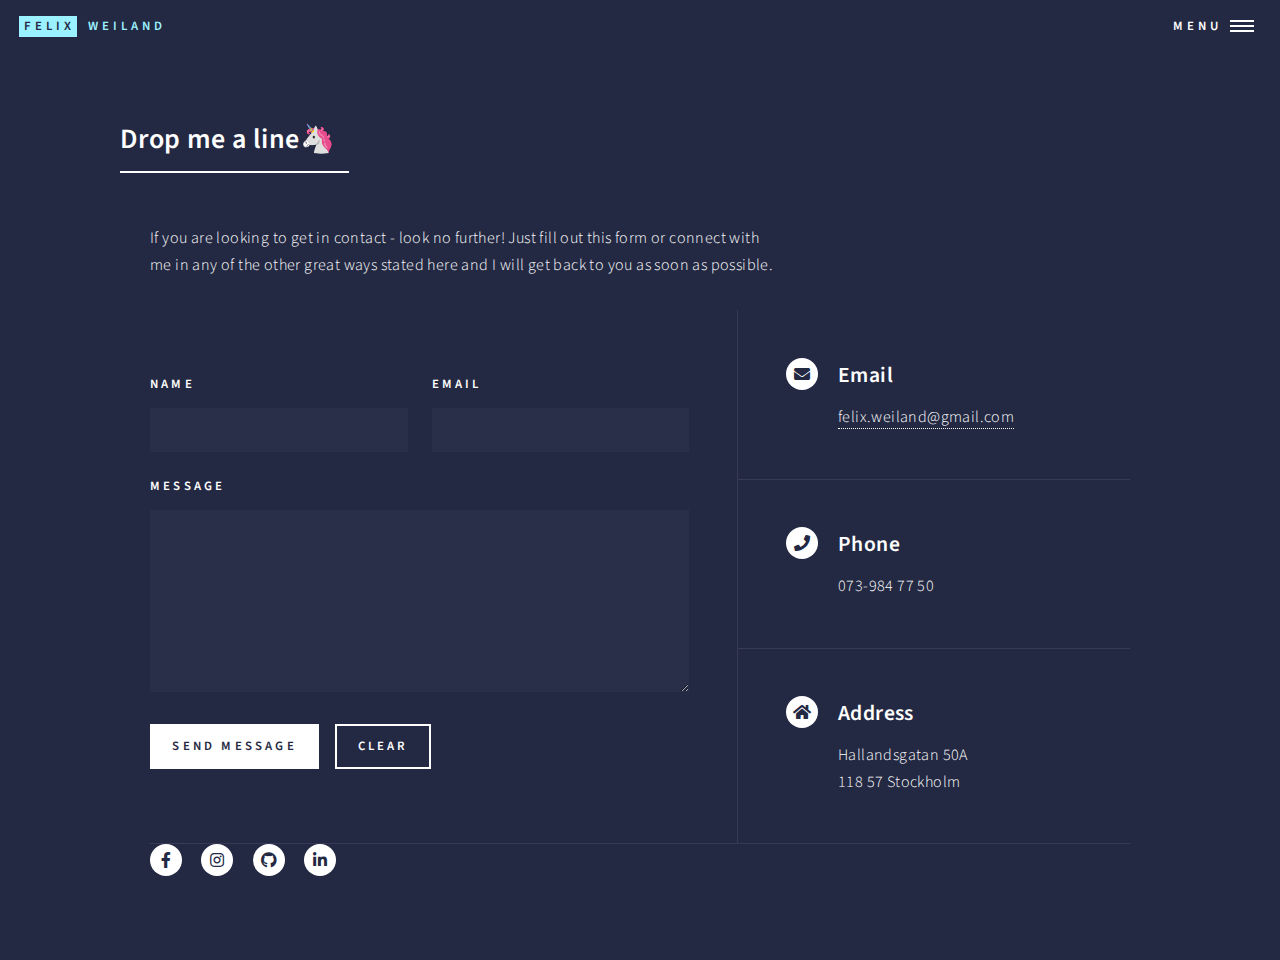
==== commit 1f65f1ea: "Add files via upload" ====
--- a/docs/contact.html
+++ b/docs/contact.html
@@ -1,7 +1,7 @@
 <!DOCTYPE HTML>
 <html>
 	<head>
-		<title>Felix Weiland - Data Analyst</title>
+		<title>Felix Weiland - Portfolio</title>
 		<meta charset="utf-8" />
 		<meta name="viewport" content="width=device-width, initial-scale=1, user-scalable=no" />
 		<link rel="stylesheet" href="assets/css/main.css" />
@@ -36,11 +36,19 @@
 						</ul>
 					</nav>
 
-				<!-- Contact -->
+					<!-- Contact -->
+					<section id="one">
+						<div class="inner">
+							<header class="major">
+								<h2>Drop me a line&#129412</h2>
+							</header>
+							<div class="content">
+								<p>If you are looking to get in contact - look no further! Just fill out this form or connect with<br />
+								   me in any of the other great ways stated here and I will get back to you as soon as possible.</p>
 					<section id="contact">
 						<div class="inner">
 							<section>
-								<form method="post" action="#">
+								<form method="post" action="https://formspree.io/f/myyowzrk" id="my-form">
 									<div class="fields">
 										<div class="field half">
 											<label for="name">Name</label>
--- a/docs/assets/css/main.css
+++ b/docs/assets/css/main.css
@@ -3949,4 +3949,97 @@
 			transform: none;
 			opacity: 1;
 			visibility: visible;
-		}+		}
+
+/* Timeline */
+
+		.timeline {
+			position: relative;
+			max-width: 1000px;
+			margin: 0 auto;
+		}
+
+		.timeline::after {
+			content: '';
+			position: absolute;
+			width: 6px;
+			background-color: white;
+			top: 0;
+			bottom: 0;
+			left: 50%;
+			margin-left: -3px;
+		  }
+
+		  .container {
+			padding: 10px 40px;
+			position: relative;
+			background-color: inherit;
+			width: 50%;
+		  }
+
+		/* The circles on the timeline */
+		  .container::after {
+			content: '';
+			position: absolute;
+			width: 25px;
+			height: 25px;
+			right: -12.5px;
+			background-color: white;
+			border: 5px solid #DF928E;
+			top: 15px;
+			border-radius: 50%;
+			z-index: 1;
+		  }
+
+		  /* Place the container to the left and right */
+		  .left {
+			left: 0;
+		  }
+
+		  .right {
+			left: 50%;
+		  }
+
+		  .right::after {
+			left: -12.5px;
+		  }
+
+		  .content {
+			padding: 20px 30px;
+			position: relative;
+			border-radius: 6px;
+		  }
+
+		  /* Media queries - Responsive timeline on screens less than 600px wide */
+		   @media screen and (max-width: 600px) {
+		   /* Place the timelime to the left */
+			.timeline::after {
+				left: 31px;
+			}
+			
+			/* Full-width containers */
+			.container {
+				width: 100%;
+				padding-left: 70px;
+				padding-right: 25px;
+			}
+			
+			/* Make sure that all arrows are pointing leftwards */
+			.container::before {
+				left: 60px;
+				border: medium solid white;
+				border-width: 10px 10px 10px 0;
+				border-color: transparent white transparent transparent;
+			}
+			
+			/* Make sure all circles are at the same spot */
+			.left::after, .right::after {
+				left: 15px;
+			}
+			
+			/* Make all right containers behave like the left ones */
+			.right {
+				left: 0%;
+			}
+			}
+
